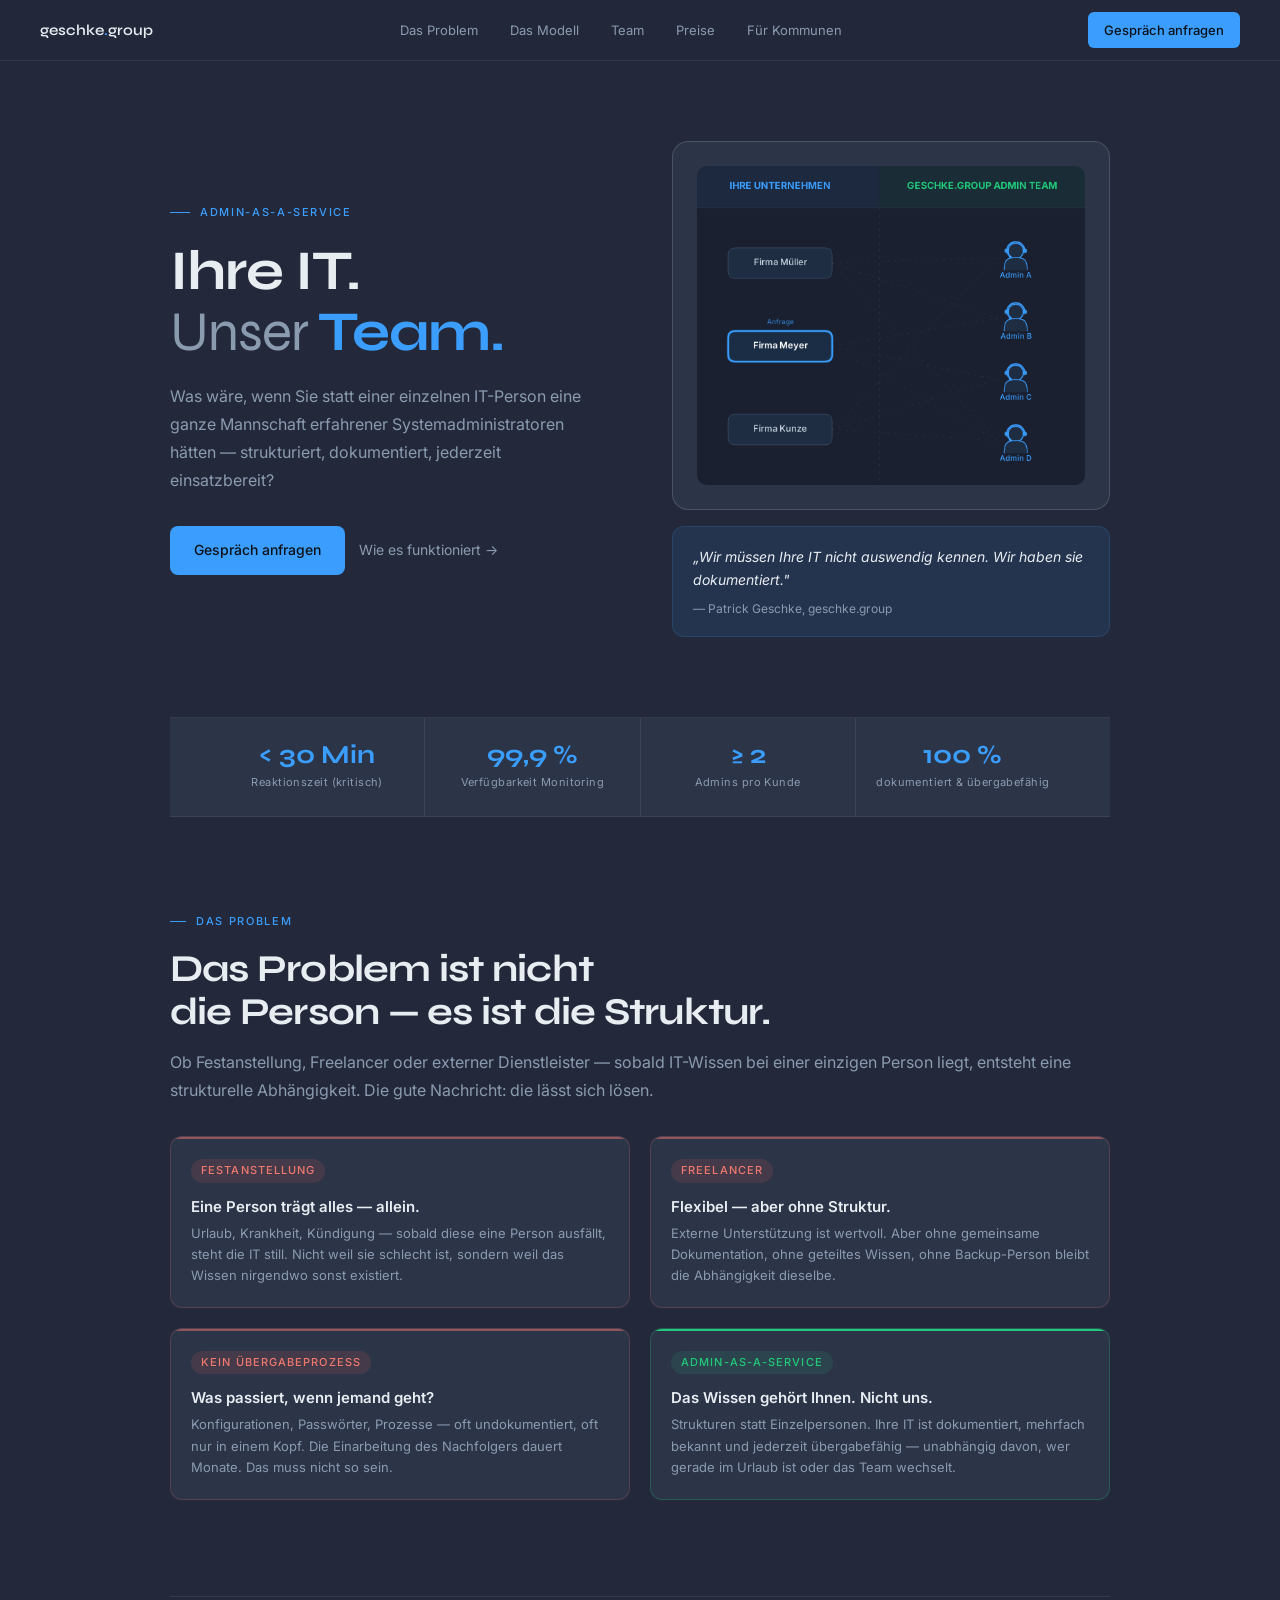
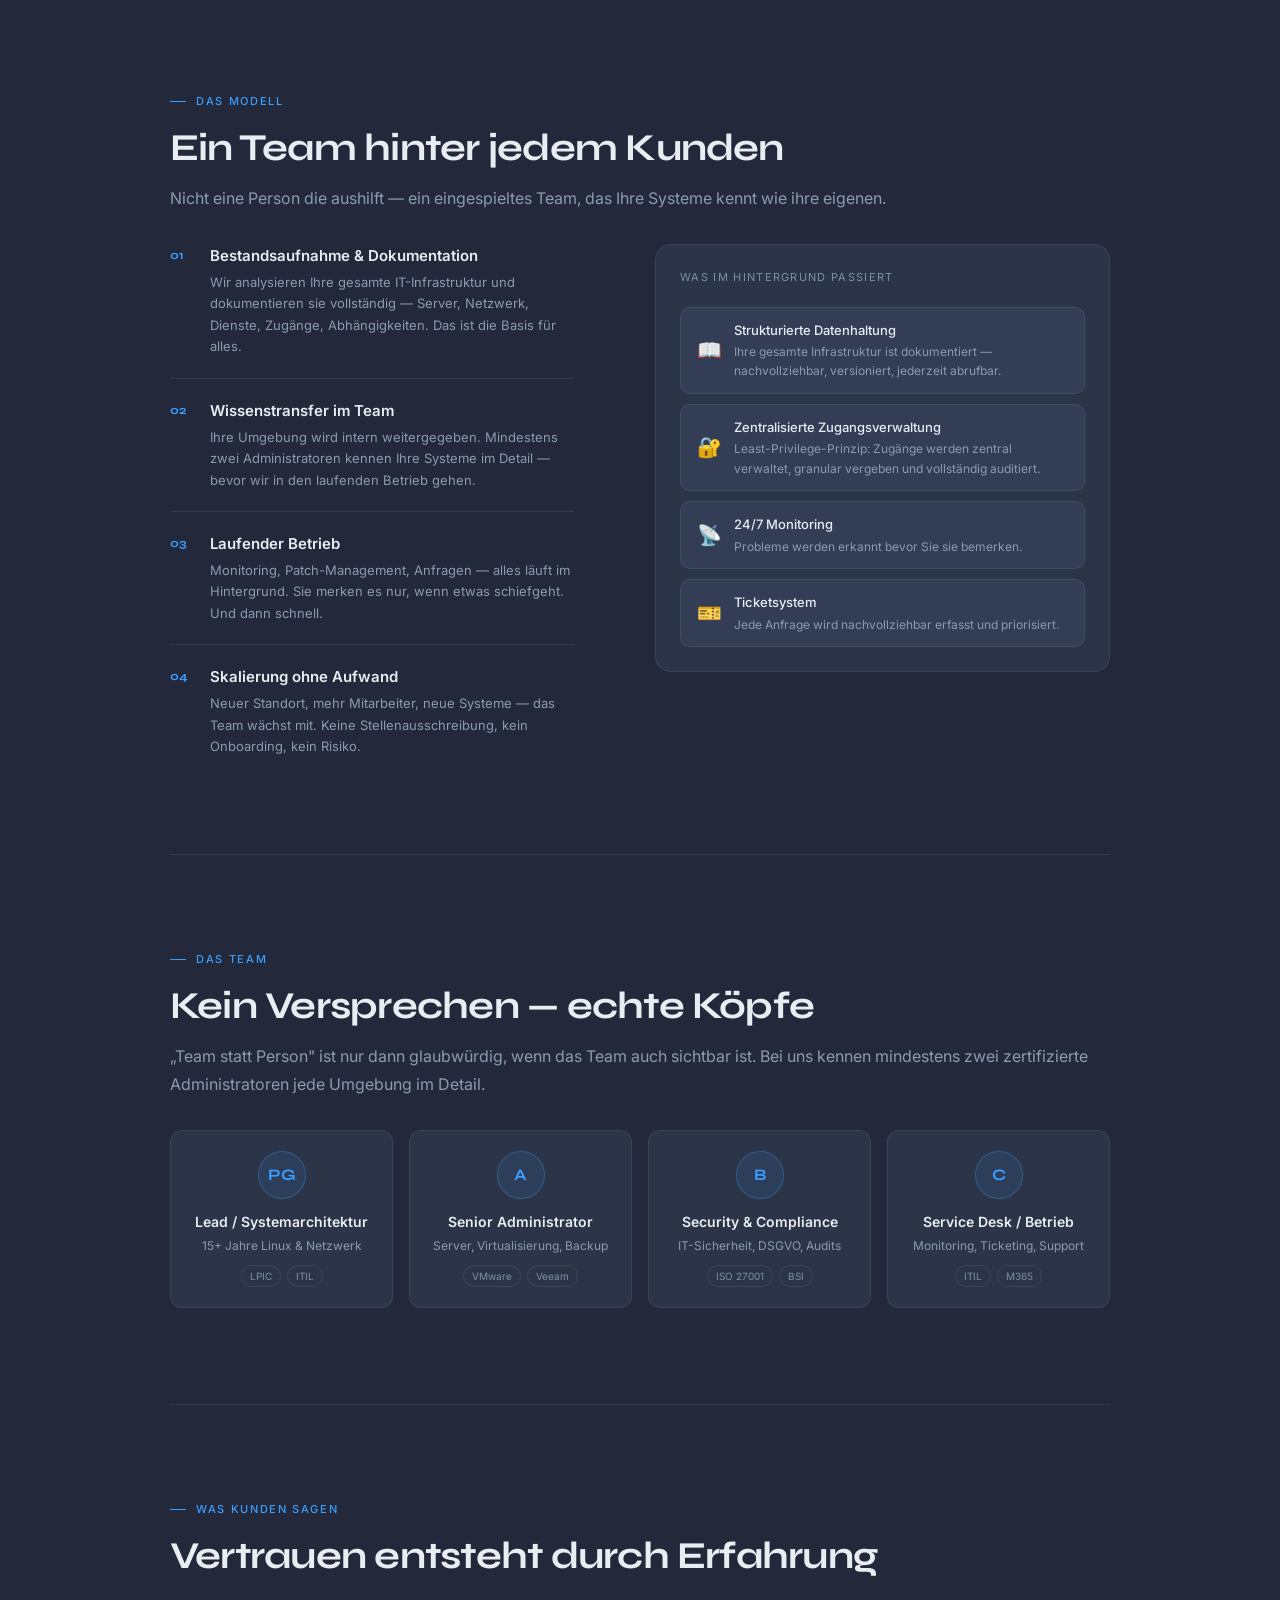
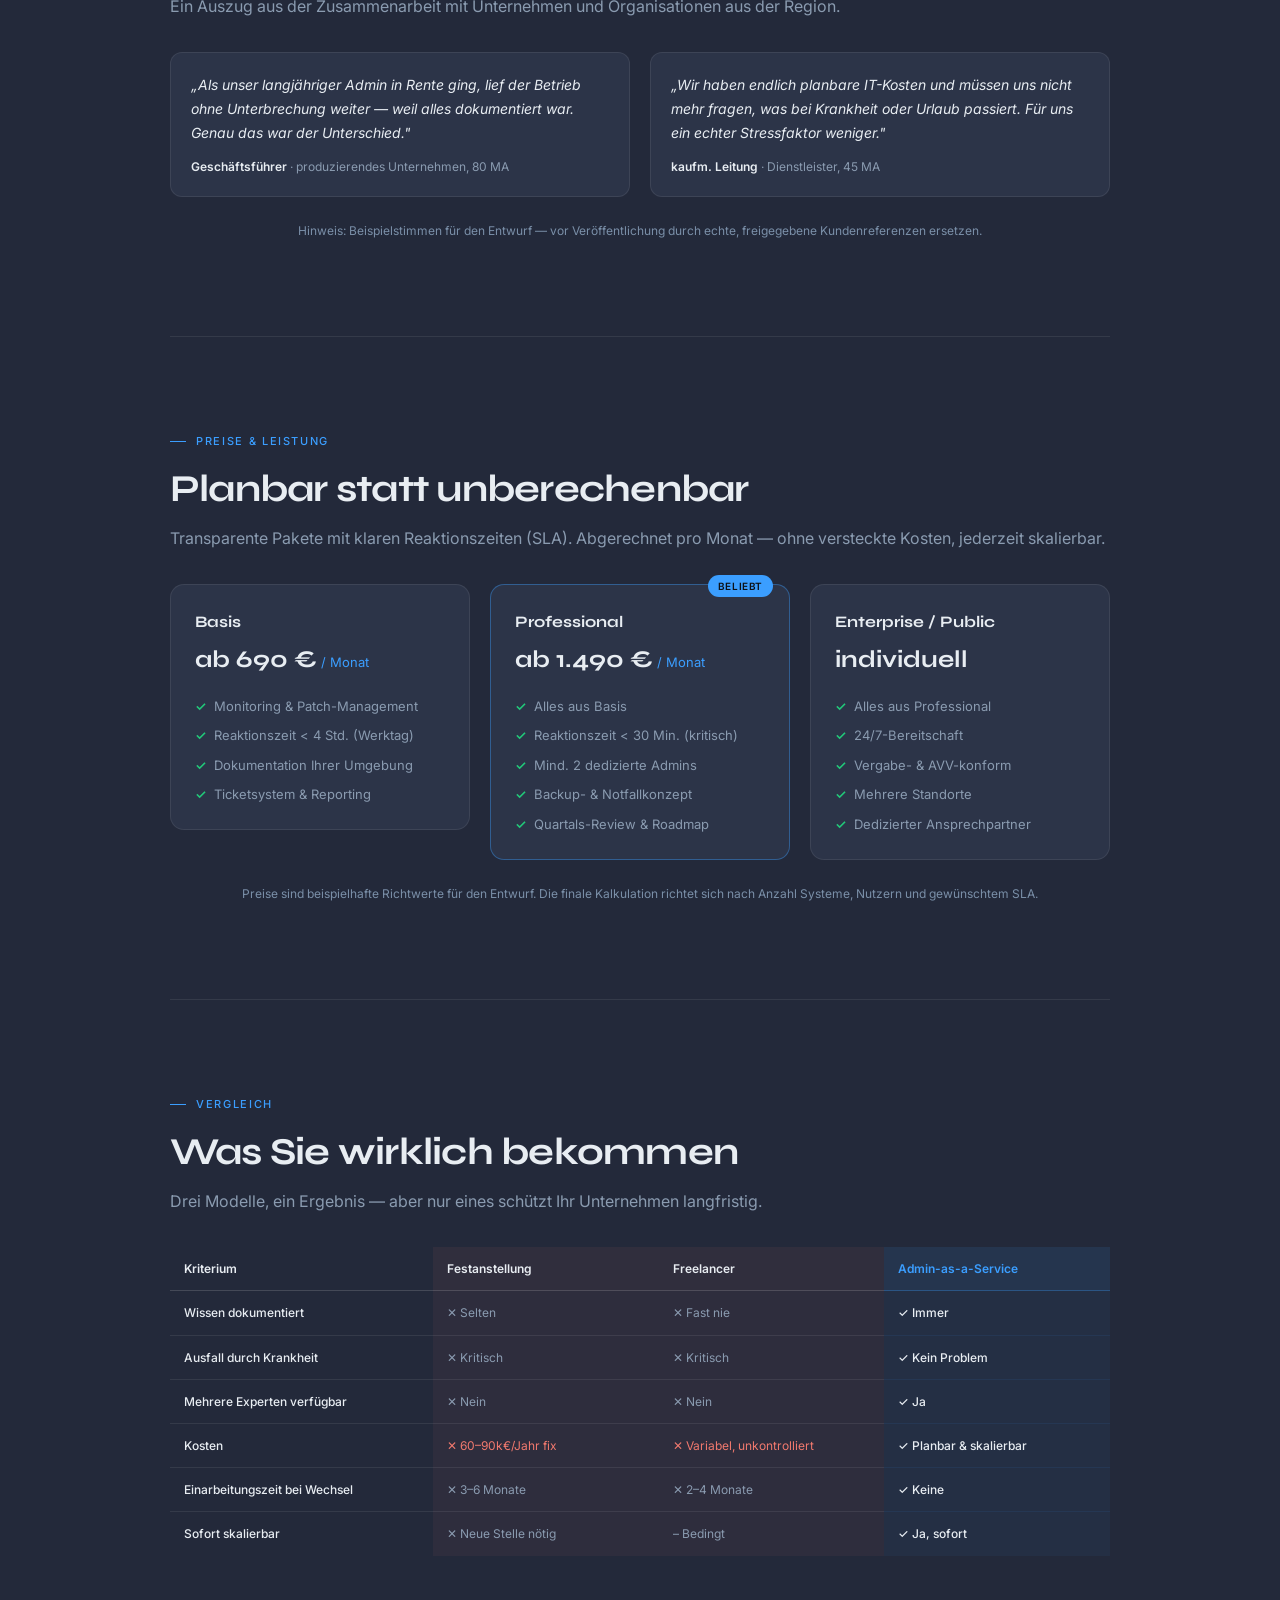
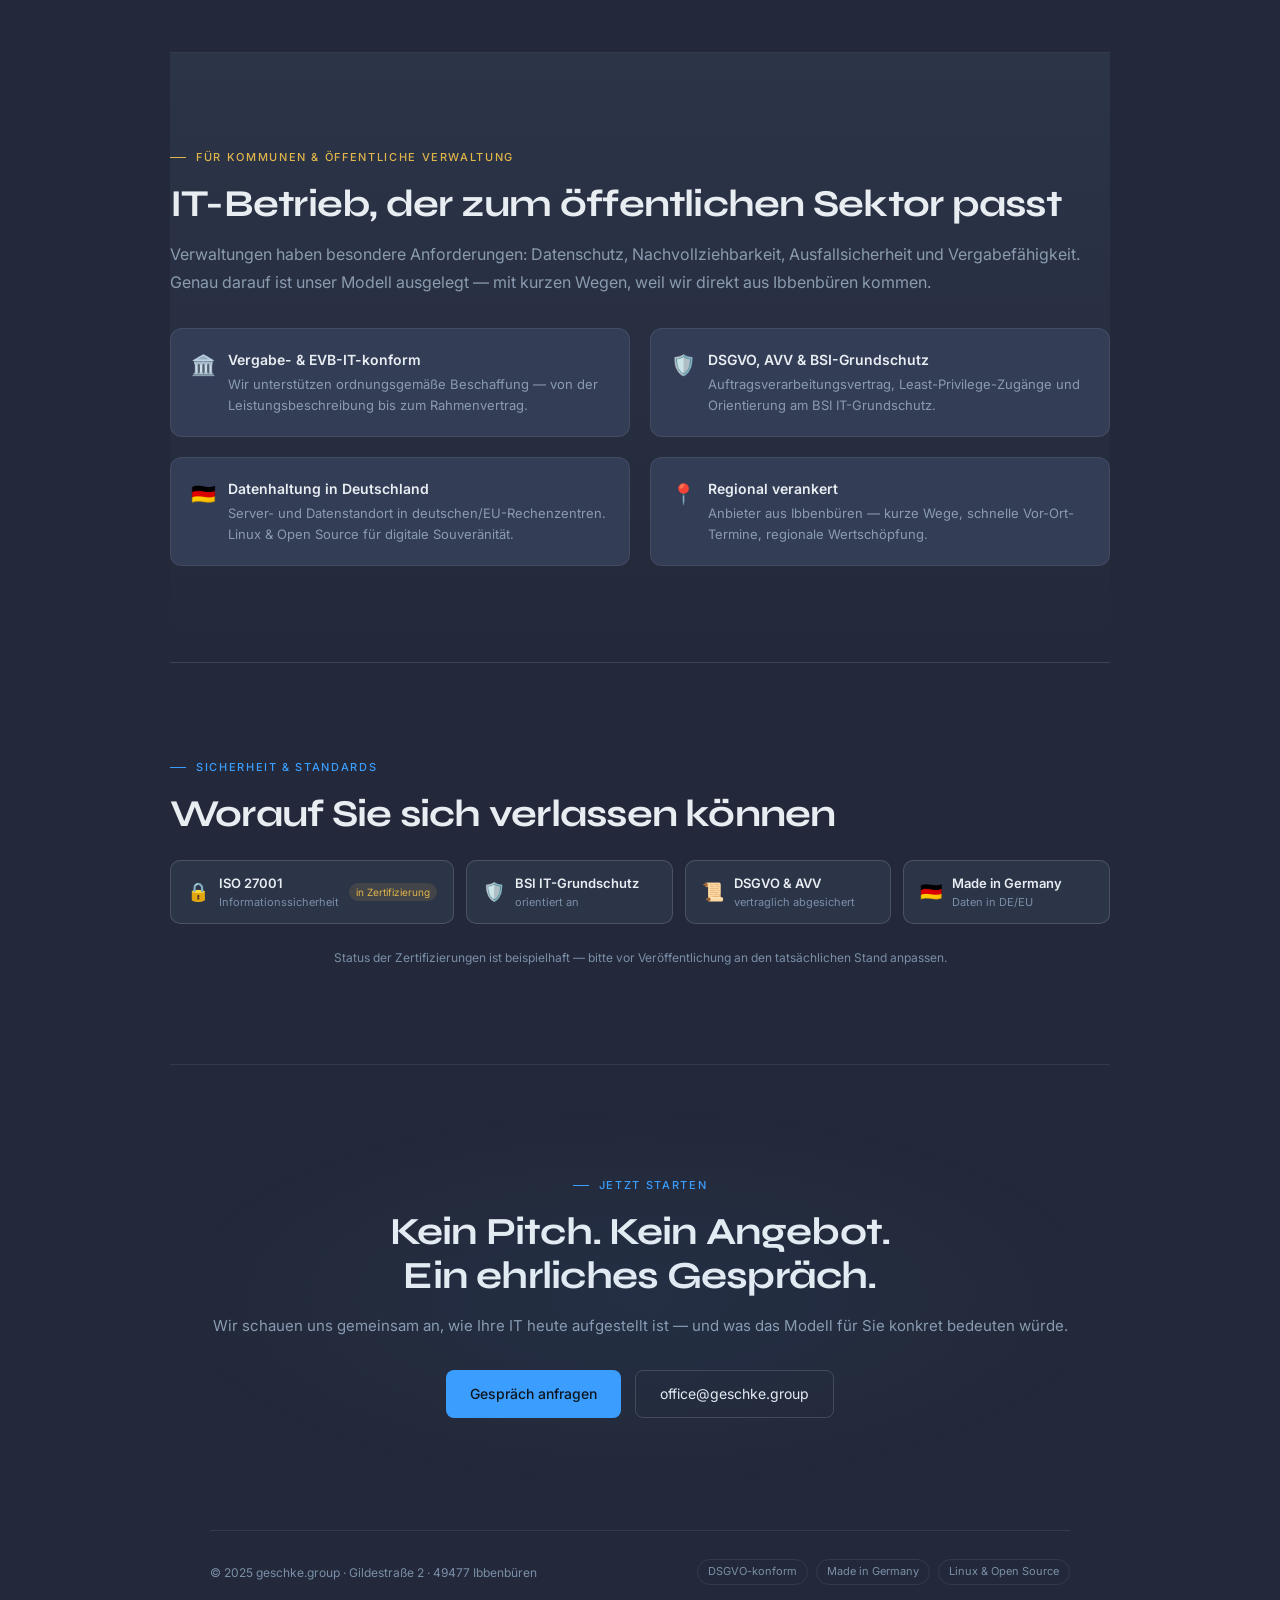
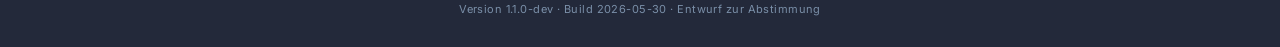
==== index1dev.html @ b493df8e "Add index1dev.html: erweiterte Entwurfsversion mit Team, Referenzen, Preisen/SLA, Kommunen-Abschnitt" ====
<!DOCTYPE html>
<html lang="de">
<head>
<meta charset="UTF-8">
<meta name="viewport" content="width=device-width, initial-scale=1.0">
<title>Admin-as-a-Service – geschke.group</title>
<meta name="description" content="Admin-as-a-Service: Ein ganzes Team erfahrener Systemadministratoren statt einer einzelnen IT-Person. Dokumentiert, ausfallsicher, planbar. Für KMU und öffentliche Verwaltung.">
<link rel="preconnect" href="https://fonts.googleapis.com">
<link href="https://fonts.googleapis.com/css2?family=Syne:wght@400;500;600;700&family=Inter:wght@300;400;500&display=swap" rel="stylesheet">
<style>
*, *::before, *::after { box-sizing: border-box; margin: 0; padding: 0; }
:root {
  --bg:#23293a; --bg2:#2c3448; --bg3:#333d56;
  --line:rgba(255,255,255,0.08); --line2:rgba(255,255,255,0.15);
  --t1:#e8edf2; --t2:#8a9bb0; --t3:#7a8fa8;
  --teal:#3b9eff; --teal-dim:rgba(59,158,255,0.1); --teal-glow:rgba(59,158,255,0.05);
  --red-dim:rgba(240,100,90,0.13); --red-t:#f0796e;
  --green-acc:#22c97a; --green-dim:rgba(34,201,122,0.1);
  --gold:#e0b54a; --gold-dim:rgba(224,181,74,0.12);
}
html { scroll-behavior:smooth; }
body { font-family:'Inter',sans-serif; background:var(--bg); color:var(--t1); line-height:1.6; font-size:15px; -webkit-font-smoothing:antialiased; }

/* ── LAYOUT ── */
.wrap { width:100%; padding:0 1.25rem; margin:0 auto; }

/* ── NAV ── */
nav { position:sticky; top:0; z-index:100; background:rgba(35,41,58,0.92); backdrop-filter:blur(12px); border-bottom:1px solid var(--line); padding:0 1.25rem; }
.nav-inner { height:52px; display:flex; align-items:center; justify-content:space-between; }
.nav-logo { font-family:'Syne',sans-serif; font-size:15px; font-weight:600; color:var(--t1); text-decoration:none; }
.nav-logo span { color:var(--teal); }
.nav-links { display:none; }
.nav-cta { font-size:13px; font-weight:500; color:#0d1117; background:var(--teal); padding:8px 16px; border-radius:6px; text-decoration:none; white-space:nowrap; }

/* ── HERO ── */
.hero { border-bottom:1px solid var(--line); }
.hero-inner { display:flex; flex-direction:column; gap:2rem; padding:2.5rem 0; }
.hero-eyebrow { font-size:11px; letter-spacing:.15em; text-transform:uppercase; color:var(--teal); font-weight:500; margin-bottom:1.25rem; display:flex; align-items:center; gap:10px; }
.hero-eyebrow::before { content:''; display:block; width:20px; height:1px; background:var(--teal); }
h1 { font-family:'Syne',sans-serif; font-size:32px; font-weight:700; line-height:1.08; letter-spacing:-0.02em; margin-bottom:1.25rem; }
h1 .accent { color:var(--teal); }
h1 .dim { color:var(--t2); font-weight:400; }
.hero-sub { font-size:15px; line-height:1.75; color:var(--t2); margin-bottom:2rem; }
.hero-actions { display:flex; flex-direction:column; gap:.875rem; }
.btn-primary { font-family:'Inter',sans-serif; font-size:14px; font-weight:500; color:#0d1117; background:var(--teal); padding:13px 24px; border-radius:8px; text-decoration:none; display:block; text-align:center; }
.btn-ghost { font-size:14px; color:var(--t2); text-decoration:none; display:flex; align-items:center; gap:6px; }
.hero-anim-box { background:var(--bg2); border:1px solid var(--line2); border-radius:16px; padding:1.25rem; }
.hero-quote { background:var(--teal-dim); border:1px solid rgba(59,158,255,0.15); border-radius:12px; padding:1.125rem 1.25rem; }
.hero-quote p { font-size:14px; line-height:1.65; color:var(--t1); font-style:italic; }
.hero-quote cite { display:block; margin-top:8px; font-size:12px; color:var(--t2); font-style:normal; }

/* ── STATS BAR ── */
.stats { border-bottom:1px solid var(--line); background:var(--bg2); }
.stats-inner { display:grid; grid-template-columns:1fr 1fr; gap:1px; background:var(--line); }
.stat { background:var(--bg2); padding:1.5rem 1rem; text-align:center; }
.stat-num { font-family:'Syne',sans-serif; font-size:26px; font-weight:700; color:var(--teal); line-height:1; margin-bottom:.4rem; }
.stat-label { font-size:11px; color:var(--t2); letter-spacing:.04em; }

/* ── SECTIONS ── */
section { border-bottom:1px solid var(--line); }
.sec-pad { padding:3rem 0; }
.sec-label { font-size:11px; letter-spacing:.15em; text-transform:uppercase; color:var(--teal); font-weight:500; margin-bottom:1rem; display:flex; align-items:center; gap:10px; }
.sec-label::before { content:''; display:block; width:16px; height:1px; background:var(--teal); }
.sec-label.gold { color:var(--gold); }
.sec-label.gold::before { background:var(--gold); }
h2 { font-family:'Syne',sans-serif; font-size:24px; font-weight:700; line-height:1.15; letter-spacing:-0.02em; margin-bottom:.875rem; }
.sec-intro { font-size:15px; line-height:1.75; color:var(--t2); }

/* ── PROBLEM ── */
.problem-grid { display:flex; flex-direction:column; gap:1rem; margin-top:2rem; }
.problem-card { background:var(--bg2); border:1px solid var(--line); border-radius:12px; padding:1.25rem; position:relative; overflow:hidden; }
.problem-card.bad { border-color:rgba(240,121,110,0.2); }
.problem-card.bad::before { content:''; position:absolute; top:0; left:0; right:0; height:2px; background:var(--red-t); opacity:.5; }
.problem-card.good { border-color:rgba(34,201,122,0.25); }
.problem-card.good::before { content:''; position:absolute; top:0; left:0; right:0; height:2px; background:var(--green-acc); }
.problem-tag { font-size:11px; font-weight:500; letter-spacing:.1em; text-transform:uppercase; padding:3px 10px; border-radius:20px; display:inline-block; margin-bottom:.875rem; }
.problem-tag.bad { color:var(--red-t); background:var(--red-dim); }
.problem-tag.good { color:var(--green-acc); background:var(--green-dim); }
.problem-scenario { font-family:'Inter',sans-serif; font-size:15px; font-weight:600; margin-bottom:.4rem; line-height:1.3; }
.problem-desc { font-size:13px; color:var(--t2); line-height:1.65; }

/* ── HOW ── */
.how-grid { display:flex; flex-direction:column; gap:2rem; margin-top:2rem; }
.how-steps { display:flex; flex-direction:column; }
.how-step { display:flex; gap:1rem; padding:1.25rem 0; border-bottom:1px solid var(--line); }
.how-step:first-child { padding-top:0; }
.how-step:last-child { border-bottom:none; padding-bottom:0; }
.step-n { font-family:'Syne',sans-serif; font-size:12px; font-weight:700; color:var(--teal); width:24px; flex-shrink:0; padding-top:2px; }
.step-title { font-family:'Inter',sans-serif; font-size:15px; font-weight:600; margin-bottom:4px; }
.step-desc { font-size:13px; color:var(--t2); line-height:1.65; }
.how-visual { background:var(--bg2); border:1px solid var(--line); border-radius:16px; padding:1.5rem; }

/* ── TEAM ── */
.team-grid { display:grid; grid-template-columns:1fr 1fr; gap:1rem; margin-top:2rem; }
.team-card { background:var(--bg2); border:1px solid var(--line); border-radius:12px; padding:1.25rem; text-align:center; }
.team-avatar { width:48px; height:48px; border-radius:50%; background:var(--teal-dim); border:1px solid rgba(59,158,255,0.3); color:var(--teal); font-family:'Syne',sans-serif; font-weight:700; font-size:16px; display:flex; align-items:center; justify-content:center; margin:0 auto .75rem; }
.team-role { font-size:14px; font-weight:600; margin-bottom:.25rem; }
.team-meta { font-size:12px; color:var(--t2); line-height:1.5; }
.team-certs { display:flex; flex-wrap:wrap; gap:6px; justify-content:center; margin-top:.6rem; }
.team-cert { font-size:10px; color:var(--t3); border:1px solid var(--line); border-radius:12px; padding:2px 8px; }

/* ── TRUST / TESTIMONIALS ── */
.quotes-grid { display:flex; flex-direction:column; gap:1rem; margin-top:2rem; }
.quote-card { background:var(--bg2); border:1px solid var(--line); border-radius:12px; padding:1.25rem; }
.quote-card p { font-size:14px; line-height:1.7; color:var(--t1); font-style:italic; margin-bottom:.75rem; }
.quote-author { font-size:12px; color:var(--t2); font-style:normal; }
.quote-author strong { color:var(--t1); font-weight:600; }

/* ── PRICING / SLA ── */
.price-grid { display:flex; flex-direction:column; gap:1rem; margin-top:2rem; }
.price-card { background:var(--bg2); border:1px solid var(--line); border-radius:14px; padding:1.5rem; position:relative; }
.price-card.featured { border-color:rgba(59,158,255,0.4); }
.price-card.featured::before { content:'Beliebt'; position:absolute; top:-10px; right:16px; background:var(--teal); color:#0d1117; font-size:10px; font-weight:600; letter-spacing:.06em; text-transform:uppercase; padding:3px 10px; border-radius:12px; }
.price-name { font-family:'Syne',sans-serif; font-size:16px; font-weight:700; margin-bottom:.4rem; }
.price-amount { font-size:13px; color:var(--teal); margin-bottom:1rem; }
.price-amount b { font-family:'Syne',sans-serif; font-size:24px; color:var(--t1); }
.price-list { list-style:none; display:flex; flex-direction:column; gap:.55rem; }
.price-list li { font-size:13px; color:var(--t2); display:flex; gap:8px; align-items:flex-start; }
.price-list li::before { content:'✓'; color:var(--green-acc); font-weight:600; }
.sla-note { margin-top:1.5rem; font-size:12px; color:var(--t3); text-align:center; }

/* ── COMPARE ── */
.compare-wrap { margin-top:2rem; overflow-x:auto; -webkit-overflow-scrolling:touch; }
.compare-table { width:100%; border-collapse:collapse; min-width:520px; }
.compare-table th { padding:12px 14px; font-family:'Inter',sans-serif; font-size:12px; font-weight:600; text-align:left; border-bottom:1px solid var(--line2); color:var(--t1); }
.compare-table th.hl { background:var(--teal-dim); color:var(--teal); border-bottom-color:rgba(59,158,255,0.3); }
.compare-table td { padding:12px 14px; font-size:12px; color:var(--t2); border-bottom:1px solid var(--line); vertical-align:middle; }
.compare-table td.hl { background:var(--teal-glow); color:var(--t1); border-bottom-color:rgba(59,158,255,0.08); }
.compare-table td:first-child { color:var(--t1); font-weight:500; }
.compare-table tr:last-child td { border-bottom:none; }
.cy { color:var(--green-acc); font-weight:500; }
.cn { color:var(--red-t); }

/* ── KOMMUNEN / PUBLIC SECTOR ── */
.public { background:linear-gradient(180deg, var(--bg2) 0%, var(--bg) 100%); border-bottom:1px solid var(--line); }
.public-grid { display:flex; flex-direction:column; gap:1rem; margin-top:2rem; }
.public-card { background:var(--bg3); border:1px solid var(--line); border-radius:12px; padding:1.25rem; display:flex; gap:12px; align-items:flex-start; }
.public-card .ico { font-size:20px; flex-shrink:0; }
.public-card .pc-title { font-size:14px; font-weight:600; margin-bottom:3px; }
.public-card .pc-desc { font-size:13px; color:var(--t2); line-height:1.6; }

/* ── TRUST BADGES ── */
.trust { border-bottom:1px solid var(--line); }
.trust-grid { display:flex; flex-wrap:wrap; gap:.75rem; margin-top:1.5rem; }
.trust-badge { background:var(--bg2); border:1px solid var(--line2); border-radius:10px; padding:.75rem 1rem; display:flex; align-items:center; gap:10px; flex:1 1 160px; }
.trust-badge .tb-ico { font-size:18px; }
.trust-badge .tb-title { font-size:13px; font-weight:600; }
.trust-badge .tb-sub { font-size:11px; color:var(--t3); }
.trust-badge .tb-status { font-size:10px; color:var(--gold); background:var(--gold-dim); border-radius:10px; padding:1px 7px; margin-left:auto; white-space:nowrap; }

/* ── CTA ── */
.cta-section { padding:4rem 0; text-align:center; position:relative; overflow:hidden; border-bottom:none; }
.cta-section::before { content:''; position:absolute; inset:0; background:radial-gradient(ellipse 80% 60% at 50% 50%, rgba(59,158,255,0.05) 0%, transparent 70%); pointer-events:none; }
.cta-section h2 { font-size:26px; margin-bottom:.875rem; }
.cta-sub { font-size:15px; color:var(--t2); line-height:1.7; margin:0 auto 2rem; }
.cta-actions { display:flex; flex-direction:column; align-items:center; gap:.875rem; }
.btn-outline { font-size:14px; color:var(--t1); border:1px solid var(--line2); padding:12px 24px; border-radius:8px; text-decoration:none; display:block; width:100%; max-width:280px; text-align:center; }

/* ── FOOTER ── */
footer { padding:1.75rem 0; border-top:1px solid var(--line); }
.footer-inner { display:flex; flex-direction:column; gap:.875rem; }
.footer-copy { font-size:12px; color:var(--t3); }
.footer-badges { display:flex; gap:8px; flex-wrap:wrap; }
.footer-badge { font-size:11px; color:var(--t3); border:1px solid var(--line); border-radius:20px; padding:3px 10px; }
.footer-version { margin-top:1rem; text-align:center; font-size:11px; color:var(--t3); letter-spacing:.04em; }

/* ── TABLET ── */
@media (min-width: 640px) {
  .wrap { padding:0 2rem; }
  .hero-actions { flex-direction:row; }
  .btn-primary { display:inline-block; width:auto; text-align:left; }
  .problem-grid { display:grid; grid-template-columns:1fr 1fr; gap:1.25rem; }
  .stats-inner { grid-template-columns:repeat(4,1fr); }
  .team-grid { grid-template-columns:repeat(4,1fr); }
  .quotes-grid { display:grid; grid-template-columns:1fr 1fr; gap:1.25rem; }
  .price-grid { display:grid; grid-template-columns:repeat(3,1fr); gap:1.25rem; align-items:start; }
  .public-grid { display:grid; grid-template-columns:1fr 1fr; gap:1.25rem; }
  .cta-actions { flex-direction:row; justify-content:center; }
  .btn-outline { width:auto; }
  .footer-inner { flex-direction:row; align-items:center; justify-content:space-between; }
}

/* ── DESKTOP ── */
@media (min-width: 900px) {
  .wrap { max-width:1020px; padding:0 2.5rem; }
  nav { padding:0 2.5rem; }
  .nav-inner { height:60px; }
  .nav-links { display:flex; gap:2rem; list-style:none; }
  .nav-links a { font-size:13px; color:var(--t2); text-decoration:none; transition:color .2s; }
  .nav-links a:hover { color:var(--t1); }
  .hero-inner { flex-direction:row; align-items:center; gap:4rem; padding:5rem 0; }
  .hero-inner > div:first-child { flex:1; }
  .hero-right { flex:1; display:flex; flex-direction:column; gap:16px; }
  h1 { font-size:clamp(36px,4.5vw,56px); }
  .hero-sub { font-size:16px; }
  .sec-pad { padding:6rem 0; }
  h2 { font-size:clamp(26px,3vw,38px); }
  .sec-intro { font-size:16px; }
  .how-grid { flex-direction:row; gap:5rem; align-items:start; }
  .how-visual { position:sticky; top:80px; flex:1; }
  .how-steps { flex:1; }
  .cta-section { padding:7rem 0; }
  .cta-section h2 { font-size:clamp(28px,3vw,42px); }
}
</style>
</head>
<body>

<nav>
  <div class="nav-inner">
    <a href="#" class="nav-logo">geschke<span>.</span>group</a>
    <ul class="nav-links">
      <li><a href="#problem">Das Problem</a></li>
      <li><a href="#modell">Das Modell</a></li>
      <li><a href="#team">Team</a></li>
      <li><a href="#preise">Preise</a></li>
      <li><a href="#kommunen">Für Kommunen</a></li>
    </ul>
    <a href="https://geschke.group/kontakt.html" class="nav-cta">Gespräch anfragen</a>
  </div>
</nav>

<div class="wrap">
  <div class="hero">
    <div class="hero-inner">
      <div>
        <div class="hero-eyebrow">Admin-as-a-Service</div>
        <h1>Ihre IT.<br><span class="dim">Unser</span> <span class="accent">Team.</span></h1>
        <p class="hero-sub">Was wäre, wenn Sie statt einer einzelnen IT-Person eine ganze Mannschaft erfahrener Systemadministratoren hätten — strukturiert, dokumentiert, jederzeit einsatzbereit?</p>
        <div class="hero-actions">
          <a href="https://geschke.group/kontakt.html" class="btn-primary">Gespräch anfragen</a>
          <a href="#modell" class="btn-ghost">Wie es funktioniert →</a>
        </div>
      </div>
            <div class="hero-right" style="display:flex;flex-direction:column;gap:16px;">
        <div style="background:var(--bg2);border:1px solid var(--line2);border-radius:16px;padding:1.5rem;">
          <canvas id="bubble-canvas" width="520" height="380" style="width:100%;height:auto;display:block;border-radius:10px;"></canvas>
        </div>
        <div class="hero-quote">
          <p>„Wir müssen Ihre IT nicht auswendig kennen. Wir haben sie dokumentiert."</p>
          <cite>— Patrick Geschke, geschke.group</cite>
        </div>
      </div>
  </div>
</div>

<!-- STATS / TRUST IN ZAHLEN  (Platzhalterwerte – bitte mit echten Zahlen ersetzen) -->
<div class="stats">
  <div class="wrap">
    <div class="stats-inner">
      <div class="stat"><div class="stat-num">&lt; 30&nbsp;Min</div><div class="stat-label">Reaktionszeit (kritisch)</div></div>
      <div class="stat"><div class="stat-num">99,9&nbsp;%</div><div class="stat-label">Verfügbarkeit Monitoring</div></div>
      <div class="stat"><div class="stat-num">≥&nbsp;2</div><div class="stat-label">Admins pro Kunde</div></div>
      <div class="stat"><div class="stat-num">100&nbsp;%</div><div class="stat-label">dokumentiert &amp; übergabefähig</div></div>
    </div>
  </div>
</div>

<section id="problem">
  <div class="wrap sec-pad">
    <div class="sec-label">Das Problem</div>
    <h2>Das Problem ist nicht<br>die Person — es ist die Struktur.</h2>
    <p class="sec-intro">Ob Festanstellung, Freelancer oder externer Dienstleister — sobald IT-Wissen bei einer einzigen Person liegt, entsteht eine strukturelle Abhängigkeit. Die gute Nachricht: die lässt sich lösen.</p>
    <div class="problem-grid">
      <div class="problem-card bad">
        <span class="problem-tag bad">Festanstellung</span>
        <div class="problem-scenario">Eine Person trägt alles — allein.</div>
        <p class="problem-desc">Urlaub, Krankheit, Kündigung — sobald diese eine Person ausfällt, steht die IT still. Nicht weil sie schlecht ist, sondern weil das Wissen nirgendwo sonst existiert.</p>
      </div>
      <div class="problem-card bad">
        <span class="problem-tag bad">Freelancer</span>
        <div class="problem-scenario">Flexibel — aber ohne Struktur.</div>
        <p class="problem-desc">Externe Unterstützung ist wertvoll. Aber ohne gemeinsame Dokumentation, ohne geteiltes Wissen, ohne Backup-Person bleibt die Abhängigkeit dieselbe.</p>
      </div>
      <div class="problem-card bad">
        <span class="problem-tag bad">Kein Übergabeprozess</span>
        <div class="problem-scenario">Was passiert, wenn jemand geht?</div>
        <p class="problem-desc">Konfigurationen, Passwörter, Prozesse — oft undokumentiert, oft nur in einem Kopf. Die Einarbeitung des Nachfolgers dauert Monate. Das muss nicht so sein.</p>
      </div>
      <div class="problem-card good" style="border-color:rgba(34,201,122,0.25)">
        <span class="problem-tag good" style="color:#22c97a;background:rgba(34,201,122,0.1)">Admin-as-a-Service</span>
        <div class="problem-scenario">Das Wissen gehört Ihnen. Nicht uns.</div>
        <p class="problem-desc">Strukturen statt Einzelpersonen. Ihre IT ist dokumentiert, mehrfach bekannt und jederzeit übergabefähig — unabhängig davon, wer gerade im Urlaub ist oder das Team wechselt.</p>
      </div>
    </div>
  </div>
</section>

<section id="modell">
  <div class="wrap sec-pad">
    <div class="sec-label">Das Modell</div>
    <h2>Ein Team hinter jedem Kunden</h2>
    <p class="sec-intro">Nicht eine Person die aushilft — ein eingespieltes Team, das Ihre Systeme kennt wie ihre eigenen.</p>
    <div class="how-grid">
      <div class="how-steps">
        <div class="how-step">
          <div class="step-n">01</div>
          <div>
            <div class="step-title">Bestandsaufnahme & Dokumentation</div>
            <p class="step-desc">Wir analysieren Ihre gesamte IT-Infrastruktur und dokumentieren sie vollständig — Server, Netzwerk, Dienste, Zugänge, Abhängigkeiten. Das ist die Basis für alles.</p>
          </div>
        </div>
        <div class="how-step">
          <div class="step-n">02</div>
          <div>
            <div class="step-title">Wissenstransfer im Team</div>
            <p class="step-desc">Ihre Umgebung wird intern weitergegeben. Mindestens zwei Administratoren kennen Ihre Systeme im Detail — bevor wir in den laufenden Betrieb gehen.</p>
          </div>
        </div>
        <div class="how-step">
          <div class="step-n">03</div>
          <div>
            <div class="step-title">Laufender Betrieb</div>
            <p class="step-desc">Monitoring, Patch-Management, Anfragen — alles läuft im Hintergrund. Sie merken es nur, wenn etwas schiefgeht. Und dann schnell.</p>
          </div>
        </div>
        <div class="how-step">
          <div class="step-n">04</div>
          <div>
            <div class="step-title">Skalierung ohne Aufwand</div>
            <p class="step-desc">Neuer Standort, mehr Mitarbeiter, neue Systeme — das Team wächst mit. Keine Stellenausschreibung, kein Onboarding, kein Risiko.</p>
          </div>
        </div>
      </div>
      <div class="how-visual">
        <div style="font-size:11px;letter-spacing:.12em;text-transform:uppercase;color:var(--t3);margin-bottom:1.25rem;">Was im Hintergrund passiert</div>
        <div style="display:flex;flex-direction:column;gap:10px;">
          <div style="background:var(--bg3);border:1px solid var(--line);border-radius:10px;padding:12px 16px;display:flex;align-items:center;gap:12px;">
            <span style="font-size:20px;">📖</span>
            <div>
              <div style="font-size:13px;font-weight:500;margin-bottom:2px;">Strukturierte Datenhaltung</div>
              <div style="font-size:12px;color:var(--t2);">Ihre gesamte Infrastruktur ist dokumentiert — nachvollziehbar, versioniert, jederzeit abrufbar.</div>
            </div>
          </div>
          <div style="background:var(--bg3);border:1px solid var(--line);border-radius:10px;padding:12px 16px;display:flex;align-items:center;gap:12px;">
            <span style="font-size:20px;">🔐</span>
            <div>
              <div style="font-size:13px;font-weight:500;margin-bottom:2px;">Zentralisierte Zugangsverwaltung</div>
              <div style="font-size:12px;color:var(--t2);">Least-Privilege-Prinzip: Zugänge werden zentral verwaltet, granular vergeben und vollständig auditiert.</div>
            </div>
          </div>
          <div style="background:var(--bg3);border:1px solid var(--line);border-radius:10px;padding:12px 16px;display:flex;align-items:center;gap:12px;">
            <span style="font-size:20px;">📡</span>
            <div>
              <div style="font-size:13px;font-weight:500;margin-bottom:2px;">24/7 Monitoring</div>
              <div style="font-size:12px;color:var(--t2);">Probleme werden erkannt bevor Sie sie bemerken.</div>
            </div>
          </div>
          <div style="background:var(--bg3);border:1px solid var(--line);border-radius:10px;padding:12px 16px;display:flex;align-items:center;gap:12px;">
            <span style="font-size:20px;">🎫</span>
            <div>
              <div style="font-size:13px;font-weight:500;margin-bottom:2px;">Ticketsystem</div>
              <div style="font-size:12px;color:var(--t2);">Jede Anfrage wird nachvollziehbar erfasst und priorisiert.</div>
            </div>
          </div>
        </div>
      </div>
    </div>
  </div>
</section>

<!-- TEAM SICHTBAR MACHEN -->
<section id="team">
  <div class="wrap sec-pad">
    <div class="sec-label">Das Team</div>
    <h2>Kein Versprechen — echte Köpfe</h2>
    <p class="sec-intro">„Team statt Person" ist nur dann glaubwürdig, wenn das Team auch sichtbar ist. Bei uns kennen mindestens zwei zertifizierte Administratoren jede Umgebung im Detail.</p>
    <div class="team-grid">
      <div class="team-card">
        <div class="team-avatar">PG</div>
        <div class="team-role">Lead / Systemarchitektur</div>
        <div class="team-meta">15+ Jahre Linux &amp; Netzwerk</div>
        <div class="team-certs"><span class="team-cert">LPIC</span><span class="team-cert">ITIL</span></div>
      </div>
      <div class="team-card">
        <div class="team-avatar">A</div>
        <div class="team-role">Senior Administrator</div>
        <div class="team-meta">Server, Virtualisierung, Backup</div>
        <div class="team-certs"><span class="team-cert">VMware</span><span class="team-cert">Veeam</span></div>
      </div>
      <div class="team-card">
        <div class="team-avatar">B</div>
        <div class="team-role">Security &amp; Compliance</div>
        <div class="team-meta">IT-Sicherheit, DSGVO, Audits</div>
        <div class="team-certs"><span class="team-cert">ISO 27001</span><span class="team-cert">BSI</span></div>
      </div>
      <div class="team-card">
        <div class="team-avatar">C</div>
        <div class="team-role">Service Desk / Betrieb</div>
        <div class="team-meta">Monitoring, Ticketing, Support</div>
        <div class="team-certs"><span class="team-cert">ITIL</span><span class="team-cert">M365</span></div>
      </div>
    </div>
  </div>
</section>

<!-- VERTRAUENSBEWEISE / TESTIMONIALS (Platzhalter – bitte echte Stimmen einsetzen) -->
<section id="referenzen">
  <div class="wrap sec-pad">
    <div class="sec-label">Was Kunden sagen</div>
    <h2>Vertrauen entsteht durch Erfahrung</h2>
    <p class="sec-intro">Ein Auszug aus der Zusammenarbeit mit Unternehmen und Organisationen aus der Region.</p>
    <div class="quotes-grid">
      <div class="quote-card">
        <p>„Als unser langjähriger Admin in Rente ging, lief der Betrieb ohne Unterbrechung weiter — weil alles dokumentiert war. Genau das war der Unterschied."</p>
        <div class="quote-author"><strong>Geschäftsführer</strong> · produzierendes Unternehmen, 80 MA</div>
      </div>
      <div class="quote-card">
        <p>„Wir haben endlich planbare IT-Kosten und müssen uns nicht mehr fragen, was bei Krankheit oder Urlaub passiert. Für uns ein echter Stressfaktor weniger."</p>
        <div class="quote-author"><strong>kaufm. Leitung</strong> · Dienstleister, 45 MA</div>
      </div>
    </div>
    <p class="sla-note">Hinweis: Beispielstimmen für den Entwurf — vor Veröffentlichung durch echte, freigegebene Kundenreferenzen ersetzen.</p>
  </div>
</section>

<!-- PREISE & SLA -->
<section id="preise">
  <div class="wrap sec-pad">
    <div class="sec-label">Preise & Leistung</div>
    <h2>Planbar statt unberechenbar</h2>
    <p class="sec-intro">Transparente Pakete mit klaren Reaktionszeiten (SLA). Abgerechnet pro Monat — ohne versteckte Kosten, jederzeit skalierbar.</p>
    <div class="price-grid">
      <div class="price-card">
        <div class="price-name">Basis</div>
        <div class="price-amount"><b>ab 690&nbsp;€</b> / Monat</div>
        <ul class="price-list">
          <li>Monitoring &amp; Patch-Management</li>
          <li>Reaktionszeit &lt; 4 Std. (Werktag)</li>
          <li>Dokumentation Ihrer Umgebung</li>
          <li>Ticketsystem &amp; Reporting</li>
        </ul>
      </div>
      <div class="price-card featured">
        <div class="price-name">Professional</div>
        <div class="price-amount"><b>ab 1.490&nbsp;€</b> / Monat</div>
        <ul class="price-list">
          <li>Alles aus Basis</li>
          <li>Reaktionszeit &lt; 30 Min. (kritisch)</li>
          <li>Mind. 2 dedizierte Admins</li>
          <li>Backup- &amp; Notfallkonzept</li>
          <li>Quartals-Review &amp; Roadmap</li>
        </ul>
      </div>
      <div class="price-card">
        <div class="price-name">Enterprise / Public</div>
        <div class="price-amount"><b>individuell</b></div>
        <ul class="price-list">
          <li>Alles aus Professional</li>
          <li>24/7-Bereitschaft</li>
          <li>Vergabe- &amp; AVV-konform</li>
          <li>Mehrere Standorte</li>
          <li>Dedizierter Ansprechpartner</li>
        </ul>
      </div>
    </div>
    <p class="sla-note">Preise sind beispielhafte Richtwerte für den Entwurf. Die finale Kalkulation richtet sich nach Anzahl Systeme, Nutzern und gewünschtem SLA.</p>
  </div>
</section>

<section id="vergleich">
  <div class="wrap sec-pad">
    <div class="sec-label">Vergleich</div>
    <h2>Was Sie wirklich bekommen</h2>
    <p class="sec-intro">Drei Modelle, ein Ergebnis — aber nur eines schützt Ihr Unternehmen langfristig.</p>
    <div class="compare-wrap">
      <table class="compare-table">
        <thead>
          <tr>
            <th style="width:28%">Kriterium</th>
            <th style="width:24%;background:rgba(240,121,110,0.06);">Festanstellung</th>
            <th style="width:24%;background:rgba(240,121,110,0.06);">Freelancer</th>
            <th class="hl" style="width:24%">Admin-as-a-Service</th>
          </tr>
        </thead>
        <tbody>
          <tr>
            <td>Wissen dokumentiert</td>
            <td class="cn" style="background:rgba(240,121,110,0.05);">✕ Selten</td>
            <td class="cn" style="background:rgba(240,121,110,0.05);">✕ Fast nie</td>
            <td class="hl cy">✓ Immer</td>
          </tr>
          <tr>
            <td>Ausfall durch Krankheit</td>
            <td class="cn" style="background:rgba(240,121,110,0.05);">✕ Kritisch</td>
            <td class="cn" style="background:rgba(240,121,110,0.05);">✕ Kritisch</td>
            <td class="hl cy">✓ Kein Problem</td>
          </tr>
          <tr>
            <td>Mehrere Experten verfügbar</td>
            <td class="cn" style="background:rgba(240,121,110,0.05);">✕ Nein</td>
            <td class="cn" style="background:rgba(240,121,110,0.05);">✕ Nein</td>
            <td class="hl cy">✓ Ja</td>
          </tr>
          <tr>
            <td>Kosten</td>
            <td style="background:rgba(240,121,110,0.05);color:var(--red-t);">✕ 60–90k€/Jahr fix</td>
            <td style="background:rgba(240,121,110,0.05);color:var(--red-t);">✕ Variabel, unkontrolliert</td>
            <td class="hl cy">✓ Planbar & skalierbar</td>
          </tr>
          <tr>
            <td>Einarbeitungszeit bei Wechsel</td>
            <td class="cn" style="background:rgba(240,121,110,0.05);">✕ 3–6 Monate</td>
            <td class="cn" style="background:rgba(240,121,110,0.05);">✕ 2–4 Monate</td>
            <td class="hl cy">✓ Keine</td>
          </tr>
          <tr>
            <td>Sofort skalierbar</td>
            <td class="cn" style="background:rgba(240,121,110,0.05);">✕ Neue Stelle nötig</td>
            <td style="background:rgba(240,121,110,0.05);color:var(--t2);">– Bedingt</td>
            <td class="hl cy">✓ Ja, sofort</td>
          </tr>
        </tbody>
      </table>
    </div>
  </div>
</section>

<!-- FÜR KOMMUNEN & ÖFFENTLICHE VERWALTUNG -->
<section id="kommunen" class="public">
  <div class="wrap sec-pad">
    <div class="sec-label gold">Für Kommunen & öffentliche Verwaltung</div>
    <h2>IT-Betrieb, der zum öffentlichen Sektor passt</h2>
    <p class="sec-intro">Verwaltungen haben besondere Anforderungen: Datenschutz, Nachvollziehbarkeit, Ausfallsicherheit und Vergabefähigkeit. Genau darauf ist unser Modell ausgelegt — mit kurzen Wegen, weil wir direkt aus Ibbenbüren kommen.</p>
    <div class="public-grid">
      <div class="public-card">
        <span class="ico">🏛️</span>
        <div>
          <div class="pc-title">Vergabe- & EVB-IT-konform</div>
          <div class="pc-desc">Wir unterstützen ordnungsgemäße Beschaffung — von der Leistungsbeschreibung bis zum Rahmenvertrag.</div>
        </div>
      </div>
      <div class="public-card">
        <span class="ico">🛡️</span>
        <div>
          <div class="pc-title">DSGVO, AVV & BSI-Grundschutz</div>
          <div class="pc-desc">Auftragsverarbeitungsvertrag, Least-Privilege-Zugänge und Orientierung am BSI IT-Grundschutz.</div>
        </div>
      </div>
      <div class="public-card">
        <span class="ico">🇩🇪</span>
        <div>
          <div class="pc-title">Datenhaltung in Deutschland</div>
          <div class="pc-desc">Server- und Datenstandort in deutschen/EU-Rechenzentren. Linux &amp; Open Source für digitale Souveränität.</div>
        </div>
      </div>
      <div class="public-card">
        <span class="ico">📍</span>
        <div>
          <div class="pc-title">Regional verankert</div>
          <div class="pc-desc">Anbieter aus Ibbenbüren — kurze Wege, schnelle Vor-Ort-Termine, regionale Wertschöpfung.</div>
        </div>
      </div>
    </div>
  </div>
</section>

<!-- TRUST / ZERTIFIZIERUNGEN -->
<section class="trust">
  <div class="wrap sec-pad">
    <div class="sec-label">Sicherheit & Standards</div>
    <h2>Worauf Sie sich verlassen können</h2>
    <div class="trust-grid">
      <div class="trust-badge">
        <span class="tb-ico">🔒</span>
        <div><div class="tb-title">ISO 27001</div><div class="tb-sub">Informationssicherheit</div></div>
        <span class="tb-status">in Zertifizierung</span>
      </div>
      <div class="trust-badge">
        <span class="tb-ico">🛡️</span>
        <div><div class="tb-title">BSI IT-Grundschutz</div><div class="tb-sub">orientiert an</div></div>
      </div>
      <div class="trust-badge">
        <span class="tb-ico">📜</span>
        <div><div class="tb-title">DSGVO & AVV</div><div class="tb-sub">vertraglich abgesichert</div></div>
      </div>
      <div class="trust-badge">
        <span class="tb-ico">🇩🇪</span>
        <div><div class="tb-title">Made in Germany</div><div class="tb-sub">Daten in DE/EU</div></div>
      </div>
    </div>
    <p class="sla-note">Status der Zertifizierungen ist beispielhaft — bitte vor Veröffentlichung an den tatsächlichen Stand anpassen.</p>
  </div>
</section>

<div class="wrap">
  <div class="cta-section">
    <div class="sec-label" style="justify-content:center">Jetzt starten</div>
    <h2>Kein Pitch. Kein Angebot.<br>Ein ehrliches Gespräch.</h2>
    <p class="cta-sub">Wir schauen uns gemeinsam an, wie Ihre IT heute aufgestellt ist — und was das Modell für Sie konkret bedeuten würde.</p>
    <div class="cta-actions">
      <a href="https://geschke.group/kontakt.html" class="btn-primary">Gespräch anfragen</a>
      <a href="mailto:office@geschke.group" class="btn-outline">office@geschke.group</a>
    </div>
  </div>
</div>

<div class="wrap">
  <footer>
    <div class="footer-inner">
      <span class="footer-copy">© 2025 geschke.group · Gildestraße 2 · 49477 Ibbenbüren</span>
      <div class="footer-badges">
        <span class="footer-badge">DSGVO-konform</span>
        <span class="footer-badge">Made in Germany</span>
        <span class="footer-badge">Linux & Open Source</span>
      </div>
    </div>
    <div class="footer-version">
      Version 1.1.0-dev · Build 2026-05-30 · Entwurf zur Abstimmung
    </div>
  </footer>
</div>

<script>
(function(){
  var canvas = document.getElementById('bubble-canvas');
  if(!canvas) return;
  var ctx = canvas.getContext('2d');
  var W=560, H=460;
  canvas.width=W; canvas.height=H;

  var BLUE='#3b9eff', GREEN='#22c97a', DARK='#252f42', BG='#1a2030';
  var LABEL_H=60;
  var UH=H-LABEL_H;

  var FW=150, FH=44, FR=10;
  var FX=120;

  var firms=[
    {label:'Firma Müller', x:FX, y:LABEL_H+UH*0.2,  w:FW, h:FH, state:'idle'},
    {label:'Firma Meyer',  x:FX, y:LABEL_H+UH*0.5,  w:FW, h:FH, state:'idle'},
    {label:'Firma Kunze',  x:FX, y:LABEL_H+UH*0.8,  w:FW, h:FH, state:'idle'},
  ];

  var AR=26;
  var AX=460;

  var admins=[
    {label:'Admin A', hx:AX, hy:LABEL_H+UH*0.18, x:AX, y:LABEL_H+UH*0.18, state:'idle'},
    {label:'Admin B', hx:AX, hy:LABEL_H+UH*0.40, x:AX, y:LABEL_H+UH*0.40, state:'idle'},
    {label:'Admin C', hx:AX, hy:LABEL_H+UH*0.62, x:AX, y:LABEL_H+UH*0.62, state:'idle'},
    {label:'Admin D', hx:AX, hy:LABEL_H+UH*0.84, x:AX, y:LABEL_H+UH*0.84, state:'idle'},
  ];

  var connections=[
    [0,0],[0,1],[0,3],
    [1,1],[1,2],[1,3],
    [2,0],[2,2],[2,3],
  ];

  var activeFirm=null, activeAdmin=null, activeConn=null;
  var phase='idle', phaseTimer=80, frame=0;

  function pick(arr){return arr[Math.floor(Math.random()*arr.length)];}

  function startSequence(){
    var fi=Math.floor(Math.random()*firms.length);
    var conns=connections.filter(function(c){return c[0]===fi;});
    var chosen=pick(conns);
    activeFirm=fi;
    activeConn=chosen;
    activeAdmin=admins[chosen[1]];
    firms[fi].state='requesting';
    phase='firm_pulse';
    phaseTimer=60;
  }

  function firmRight(f){ return f.x+f.w/2; }
  function firmTop(f){ return f.y; }

  function rr(x,y,w,h,r){
    ctx.beginPath();
    ctx.moveTo(x+r,y); ctx.lineTo(x+w-r,y);
    ctx.quadraticCurveTo(x+w,y,x+w,y+r);
    ctx.lineTo(x+w,y+h-r);
    ctx.quadraticCurveTo(x+w,y+h,x+w-r,y+h);
    ctx.lineTo(x+r,y+h);
    ctx.quadraticCurveTo(x,y+h,x,y+h-r);
    ctx.lineTo(x,y+r);
    ctx.quadraticCurveTo(x,y,x+r,y);
    ctx.closePath();
  }

  function drawBG(){
    ctx.fillStyle=BG; ctx.fillRect(0,0,W,H);
    ctx.fillStyle='rgba(59,158,255,0.07)'; ctx.fillRect(0,0,W*0.47,LABEL_H);
    ctx.fillStyle=BLUE; ctx.font='700 14px Inter,sans-serif';
    ctx.textAlign='center'; ctx.textBaseline='middle';
    ctx.fillText('IHRE UNTERNEHMEN', FX, LABEL_H/2 - 1);
    ctx.fillStyle='rgba(34,201,122,0.07)'; ctx.fillRect(W*0.47,0,W*0.53,LABEL_H);
    ctx.fillStyle=GREEN; ctx.font='700 14px Inter,sans-serif';
    ctx.fillText('GESCHKE.GROUP ADMIN TEAM', W*0.47+(W*0.53)/2, LABEL_H/2 - 1);
    ctx.save(); ctx.setLineDash([4,6]);
    ctx.strokeStyle='rgba(255,255,255,0.08)'; ctx.lineWidth=1;
    ctx.beginPath(); ctx.moveTo(W*0.47,LABEL_H); ctx.lineTo(W*0.47,H); ctx.stroke();
    ctx.setLineDash([]);
    ctx.beginPath(); ctx.moveTo(0,LABEL_H); ctx.lineTo(W,LABEL_H); ctx.stroke();
    ctx.restore();
  }

  function drawConnections(){
    connections.forEach(function(conn){
      var f=firms[conn[0]], a=admins[conn[1]];
      var isActive=activeConn&&conn[0]===activeConn[0]&&conn[1]===activeConn[1];
      var isBackup=activeFirm!==null&&conn[0]===activeFirm&&!isActive;
      var isFirmActive=activeFirm!==null&&conn[0]===activeFirm;

      if(isActive&&phase==='moving') return;
      if(isActive&&(phase==='arrived'||phase==='returning')) return;

      ctx.save();
      ctx.beginPath();
      ctx.moveTo(firmRight(f), f.y);
      ctx.lineTo(a.hx-AR, a.hy);

      if(isFirmActive&&(phase==='show_lines')){
        ctx.strokeStyle=BLUE;
        ctx.lineWidth=1.5;
        ctx.globalAlpha=0.55;
        ctx.setLineDash([4,5]);
      } else if(isBackup&&(phase==='moving'||phase==='arrived')){
        ctx.strokeStyle=BLUE;
        ctx.lineWidth=1.5;
        ctx.globalAlpha=0.3;
        ctx.setLineDash([4,5]);
      } else {
        ctx.strokeStyle='rgba(255,255,255,0.07)';
        ctx.lineWidth=1;
        ctx.globalAlpha=1;
        ctx.setLineDash([3,7]);
      }
      ctx.stroke();
      ctx.restore();
    });
  }

  function drawFirm(f, fi){
    var isReq = f.state === 'requesting';
    var pulse  = 0.5 + 0.5*Math.sin(frame*0.14);
    var borderColor = isReq ? BLUE : '#3b4a62';
    var fillColor = isReq ? '#1a2d44' : '#1e2d42';
    var bw = f.w, bh = f.h;

    ctx.save();
    if(isReq){ ctx.shadowColor = BLUE; ctx.shadowBlur = 18*pulse; }
    rr(f.x - bw/2, f.y - bh/2, bw, bh, 10);
    ctx.fillStyle = fillColor; ctx.fill();
    ctx.strokeStyle = borderColor; ctx.lineWidth = isReq ? 2 : 1; ctx.stroke();
    ctx.restore();

    if(isReq){
      ctx.save();
      ctx.globalAlpha = (1-pulse)*0.4;
      ctx.strokeStyle = BLUE; ctx.lineWidth = 2;
      rr(f.x - bw/2 - 6*pulse, f.y - bh/2 - 6*pulse, bw + 12*pulse, bh + 12*pulse, 13);
      ctx.stroke();
      ctx.restore();
    }

    ctx.fillStyle = isReq ? '#ffffff' : '#c8d4e0';
    ctx.font = (isReq ? '600' : '500') + ' 13px Inter,sans-serif';
    ctx.textAlign = 'center'; ctx.textBaseline = 'middle';
    ctx.fillText(f.label, f.x, f.y - 1);

    if(isReq){
      ctx.save();
      ctx.globalAlpha = 0.7 + 0.3*pulse;
      ctx.fillStyle = BLUE;
      ctx.font = '500 10px Inter,sans-serif';
      ctx.textAlign = 'center'; ctx.textBaseline = 'bottom';
      ctx.fillText('Anfrage', f.x, f.y - bh/2 - 8);
      ctx.restore();
    }
  }

  function drawHeadsetAdmin(x, y, r, color, fillColor, isBusy){
    var s = r / 28;
    ctx.save();
    ctx.beginPath();
    ctx.arc(x, y - 4*s, 12*s, 0, Math.PI*2);
    ctx.fillStyle = fillColor; ctx.fill();
    ctx.strokeStyle = color; ctx.lineWidth = 1.5; ctx.stroke();
    ctx.beginPath();
    ctx.moveTo(x - 18*s, y + r - 2*s);
    ctx.quadraticCurveTo(x - 18*s, y + 10*s, x - 10*s, y + 8*s);
    ctx.quadraticCurveTo(x, y + 4*s, x + 10*s, y + 8*s);
    ctx.quadraticCurveTo(x + 18*s, y + 10*s, x + 18*s, y + r - 2*s);
    ctx.fillStyle = fillColor; ctx.fill();
    ctx.strokeStyle = color; ctx.lineWidth = 1.2; ctx.stroke();
    ctx.beginPath();
    ctx.arc(x, y - 4*s, 14*s, Math.PI, 0, false);
    ctx.strokeStyle = color; ctx.lineWidth = 2*s; ctx.stroke();
    ctx.beginPath();
    ctx.arc(x - 14*s, y - 4*s, 3.5*s, 0, Math.PI*2);
    ctx.fillStyle = color; ctx.globalAlpha = 0.9; ctx.fill();
    ctx.globalAlpha = 1;
    ctx.beginPath();
    ctx.arc(x + 14*s, y - 4*s, 3.5*s, 0, Math.PI*2);
    ctx.fillStyle = color; ctx.globalAlpha = 0.9; ctx.fill();
    ctx.globalAlpha = 1;
    ctx.beginPath();
    ctx.moveTo(x - 14*s, y - 1*s);
    ctx.lineTo(x - 9*s,  y + 5*s);
    ctx.strokeStyle = color; ctx.lineWidth = 1.5*s; ctx.stroke();
    ctx.beginPath();
    ctx.arc(x - 9*s, y + 5*s, 2*s, 0, Math.PI*2);
    ctx.fillStyle = color; ctx.fill();
    if(isBusy){
      ctx.beginPath();
      ctx.arc(x, y, r + 4, 0, Math.PI*2);
      ctx.strokeStyle = color;
      ctx.lineWidth = 1.5;
      ctx.globalAlpha = 0.35 + 0.25*Math.sin(frame*0.15);
      ctx.stroke();
      ctx.globalAlpha = 1;
    }
    ctx.restore();
  }

  function drawAdmin(a, ai){
    var isBusy = a.state === 'moving' || a.state === 'arrived';
    var color  = isBusy ? GREEN : BLUE;
    var fillColor = isBusy ? '#162820' : '#1e2d42';
    ctx.save();
    if(isBusy){ ctx.shadowColor = GREEN; ctx.shadowBlur = 16; }
    drawHeadsetAdmin(a.x, a.y - 6, AR, color, fillColor, isBusy);
    ctx.restore();
    ctx.fillStyle = color;
    ctx.font = (isBusy ? '600' : '500') + ' 11px Inter,sans-serif';
    ctx.textAlign = 'center'; ctx.textBaseline = 'top';
    ctx.fillText(a.label, a.x, a.y + AR - 6);
  }

  function tick(){
    drawBG();
    drawConnections();
    firms.forEach(drawFirm);
    admins.forEach(drawAdmin);

    if(phase==='idle'){
      if(--phaseTimer<=0) startSequence();
    } else if(phase==='firm_pulse'){
      if(--phaseTimer<=0){ phase='show_lines'; phaseTimer=30; }
    } else if(phase==='show_lines'){
      if(--phaseTimer<=0){ activeAdmin.state='moving'; phase='moving'; }
    } else if(phase==='moving'){
      var f=firms[activeFirm];
      var tx=firmRight(f)+AR+4, ty=f.y;
      var dx=tx-activeAdmin.x, dy=ty-activeAdmin.y;
      activeAdmin.x+=dx*0.09; activeAdmin.y+=dy*0.09;
      if(Math.sqrt(dx*dx+dy*dy)<3){ activeAdmin.state='arrived'; phase='arrived'; phaseTimer=100; }
    } else if(phase==='arrived'){
      var f=firms[activeFirm];
      activeAdmin.x=firmRight(f)+AR+4;
      activeAdmin.y=f.y;
      if(--phaseTimer<=0){ firms[activeFirm].state='idle'; activeAdmin.state='returning'; phase='returning'; }
    } else if(phase==='returning'){
      var dx=activeAdmin.hx-activeAdmin.x, dy=activeAdmin.hy-activeAdmin.y;
      activeAdmin.x+=dx*0.08; activeAdmin.y+=dy*0.08;
      if(Math.sqrt(dx*dx+dy*dy)<3){
        activeAdmin.x=activeAdmin.hx; activeAdmin.y=activeAdmin.hy;
        activeAdmin.state='idle';
        activeAdmin=null; activeFirm=null; activeConn=null;
        phase='idle'; phaseTimer=45;
      }
    }

    frame++;
    requestAnimationFrame(tick);
  }
  tick();
})();
</script>
</body>
</html>
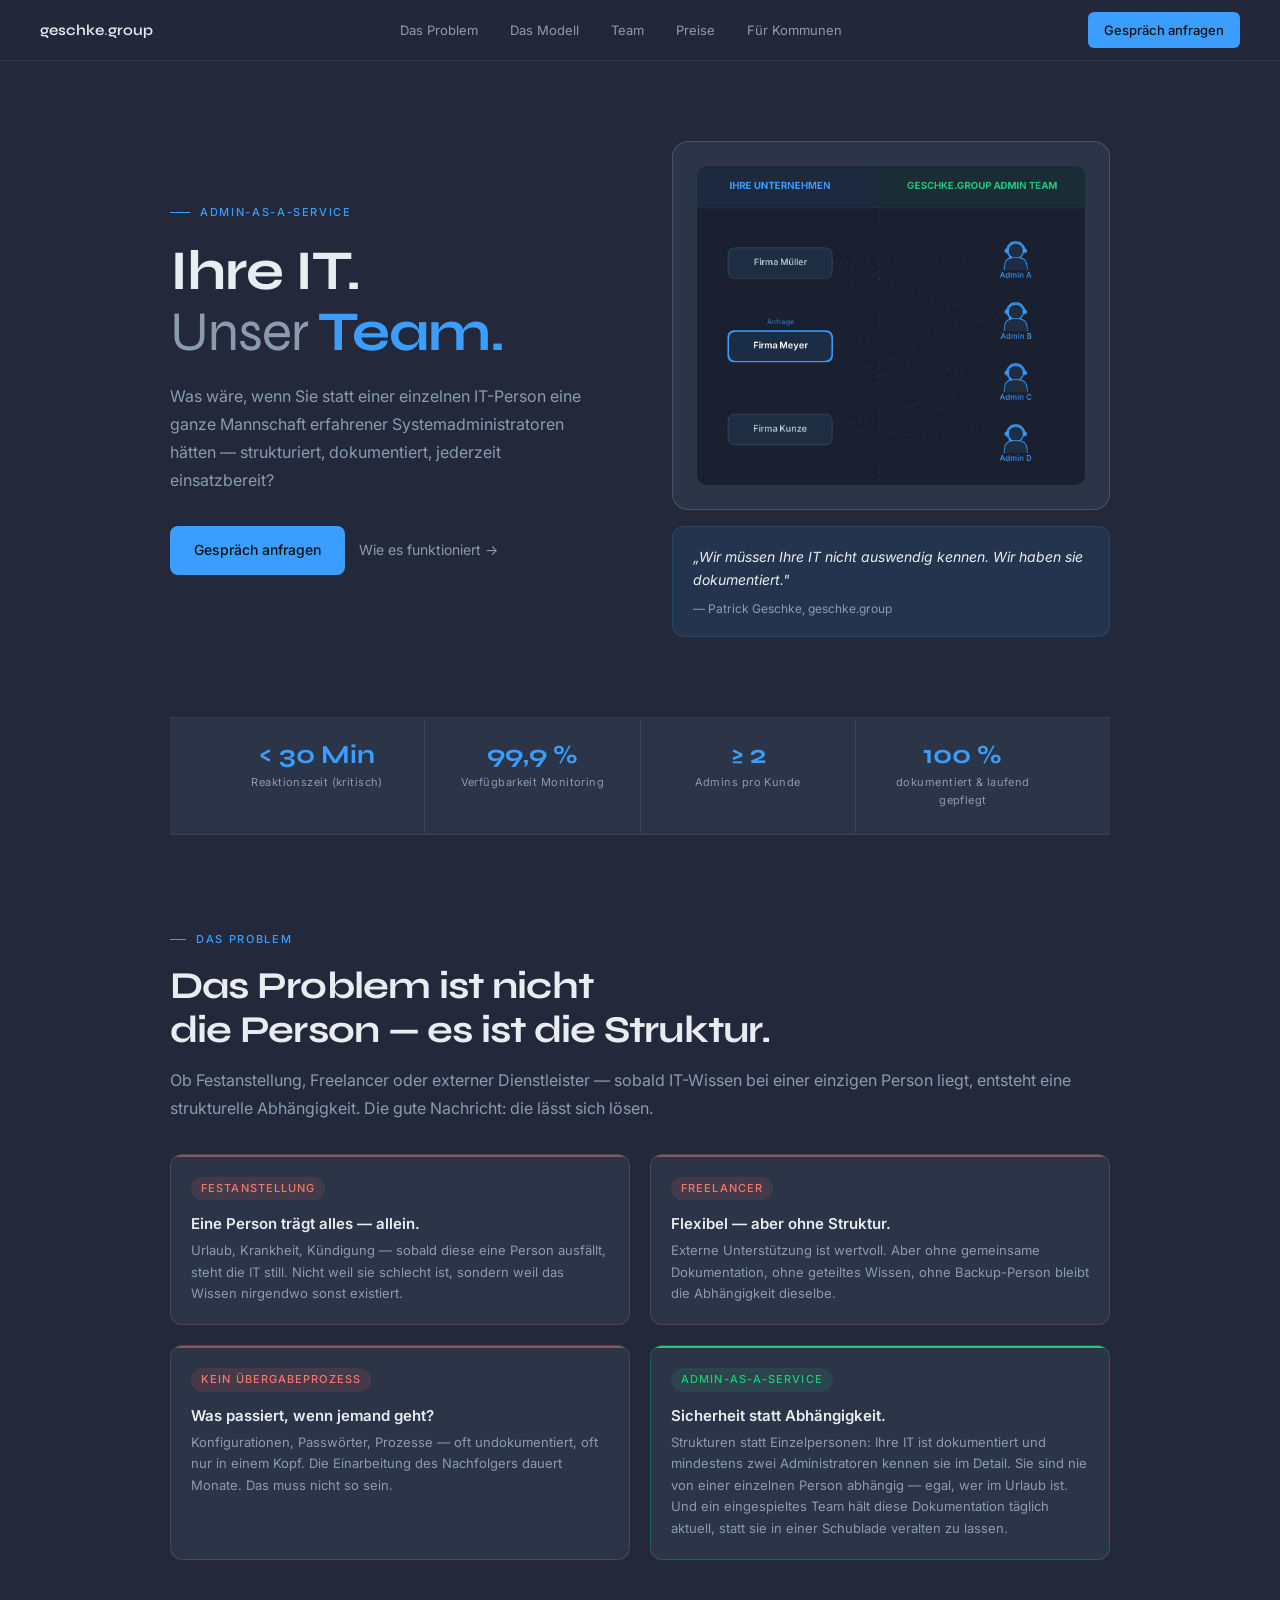
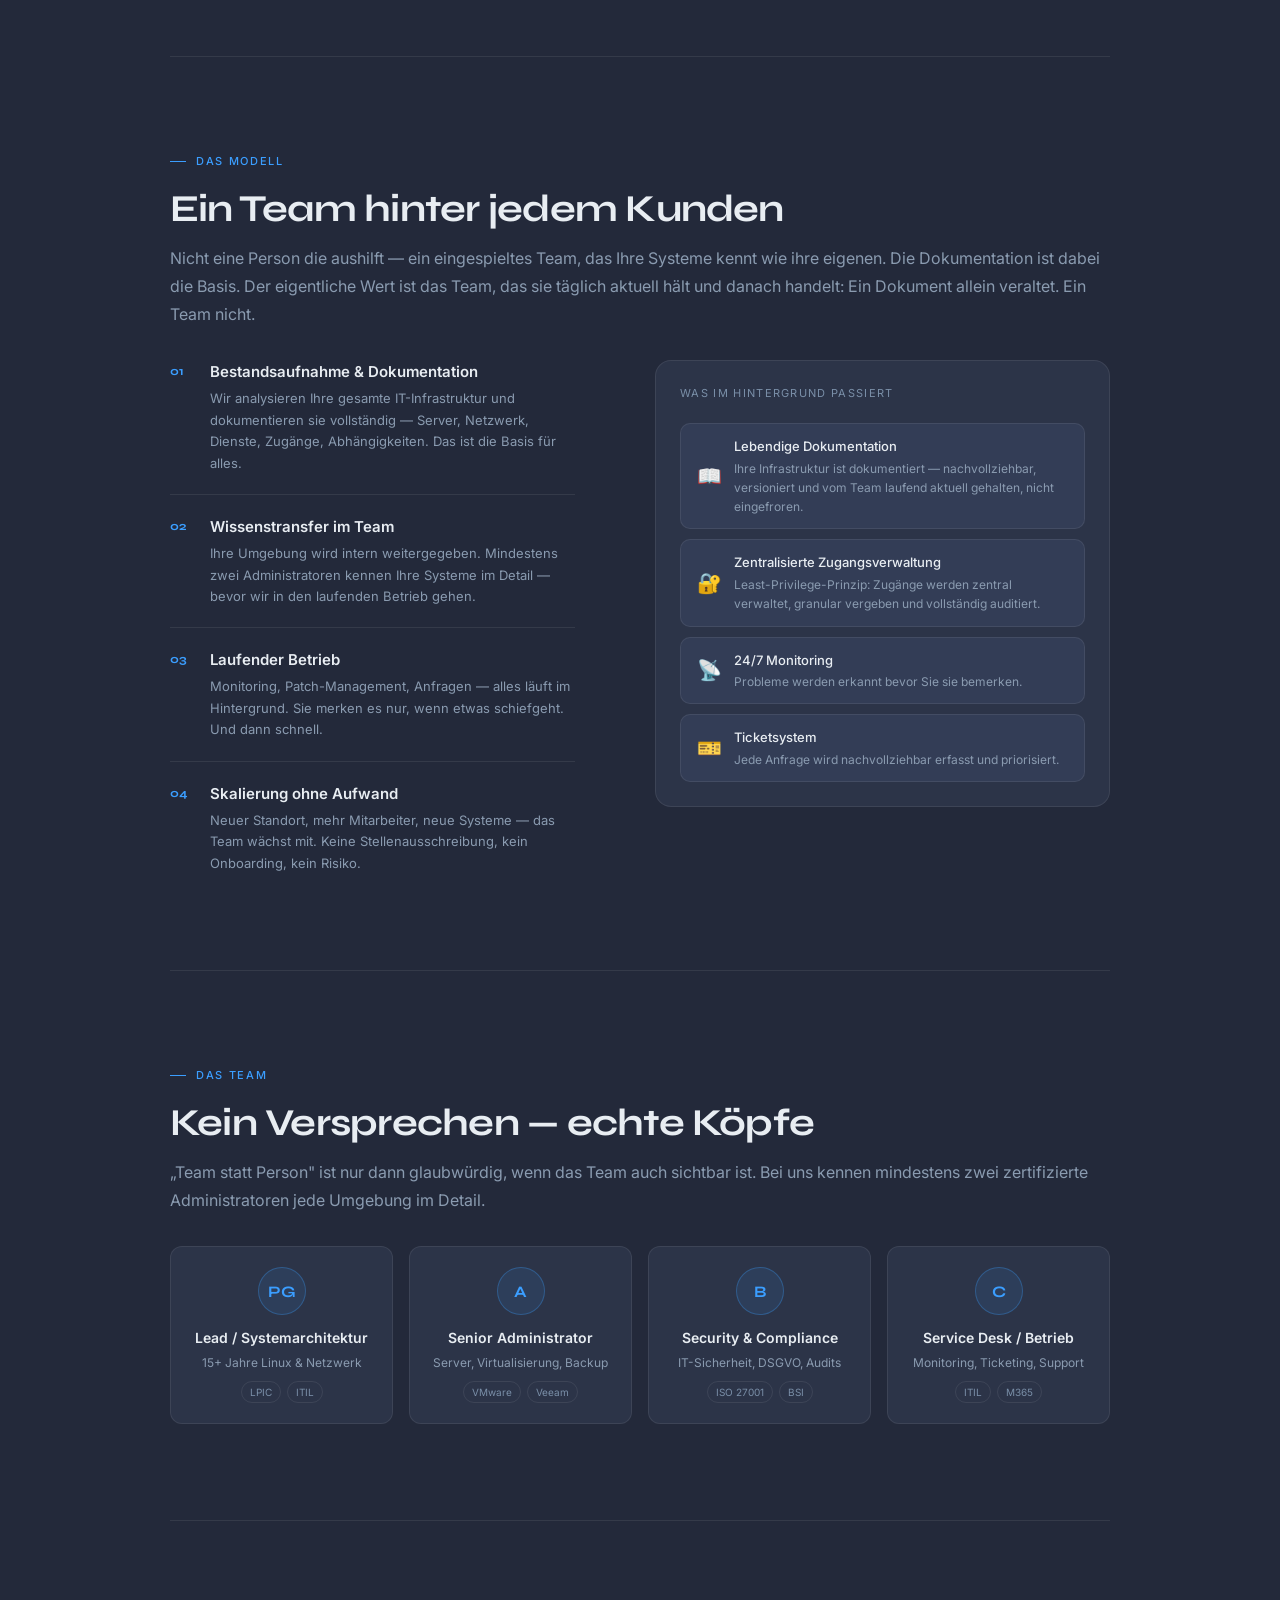
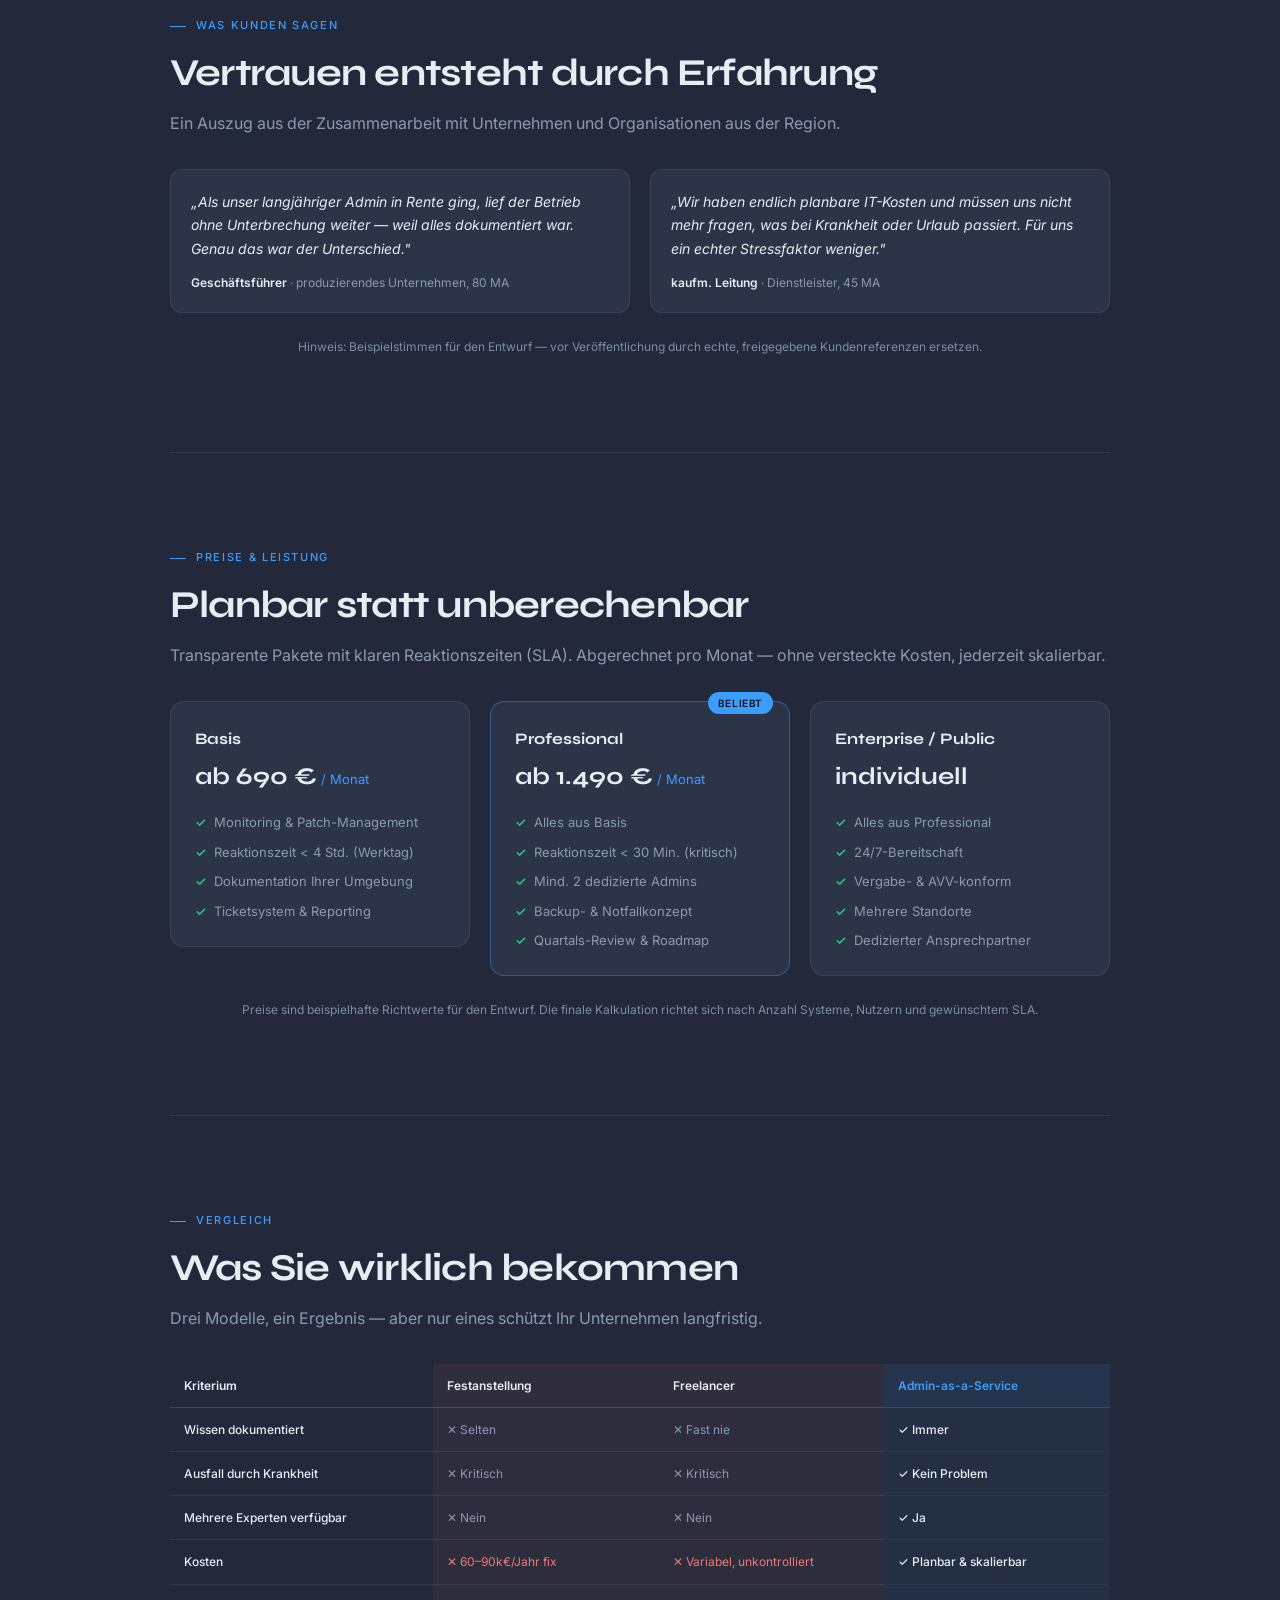
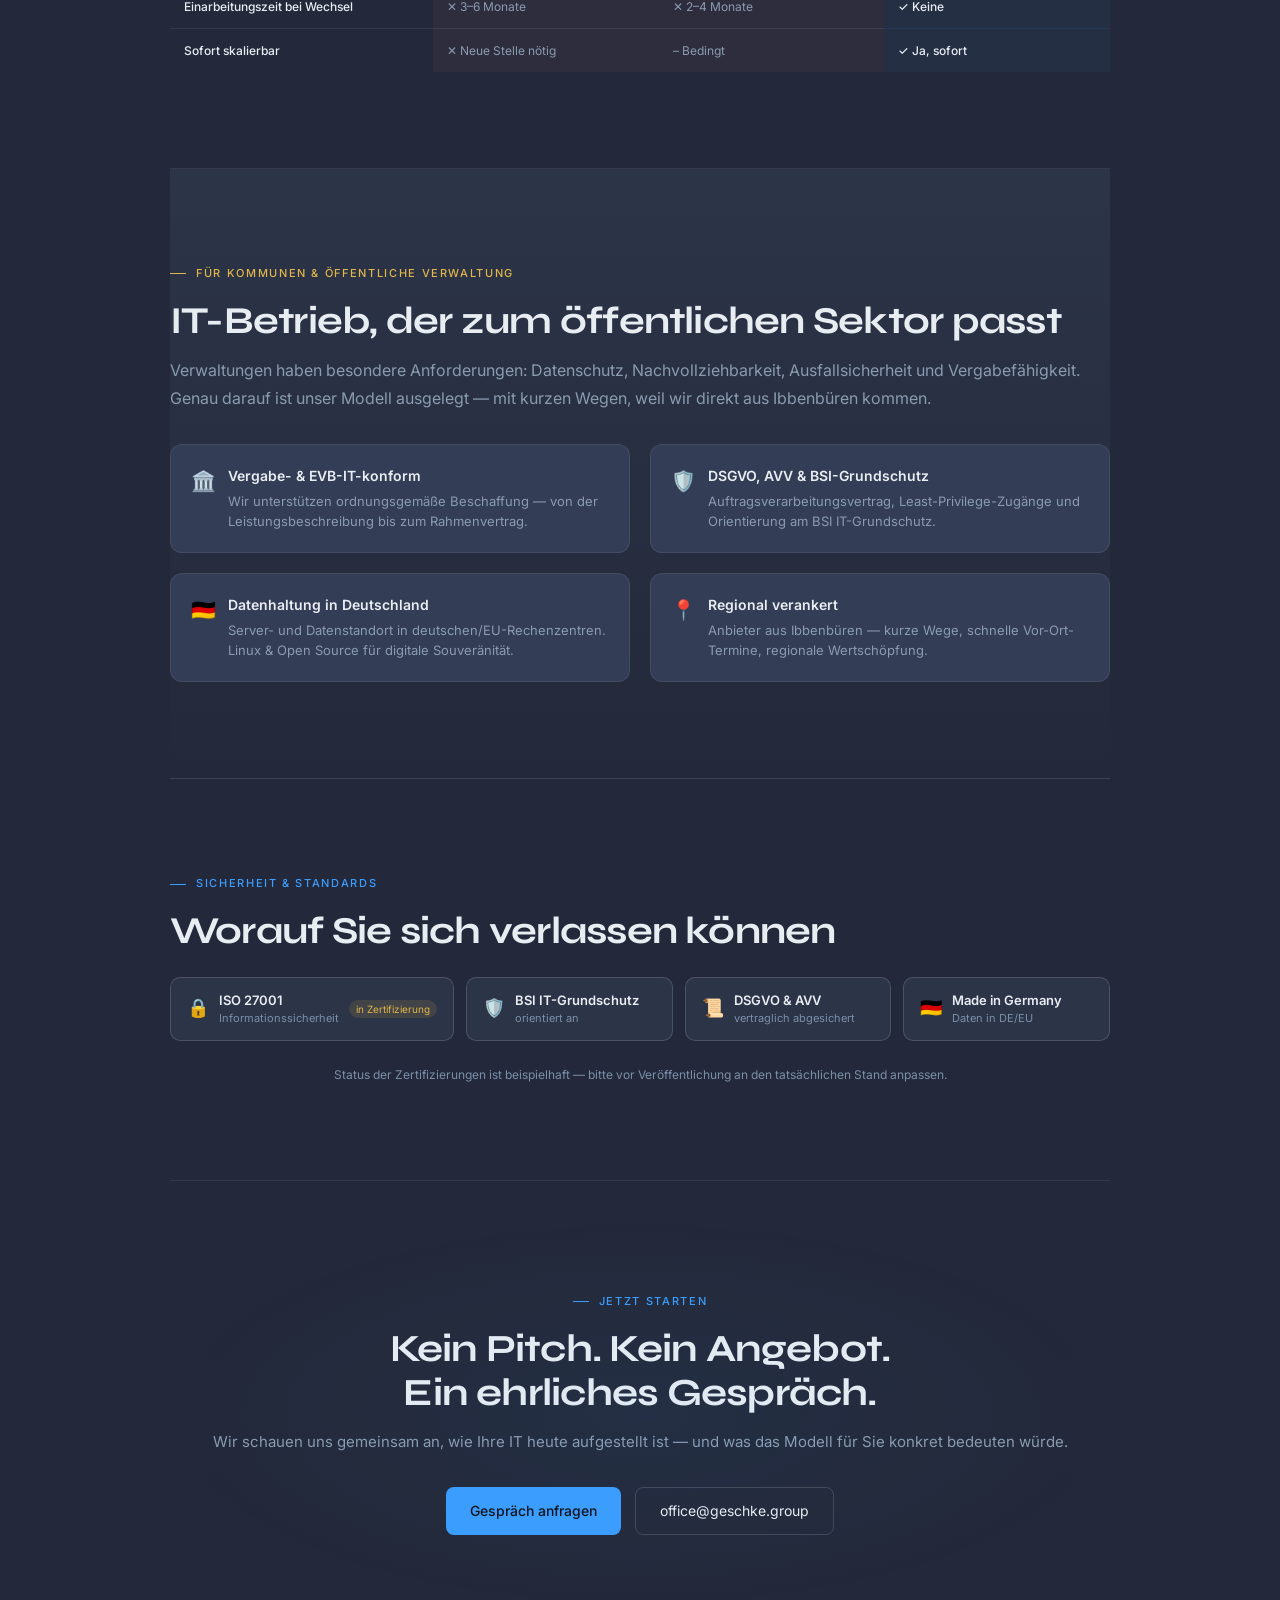
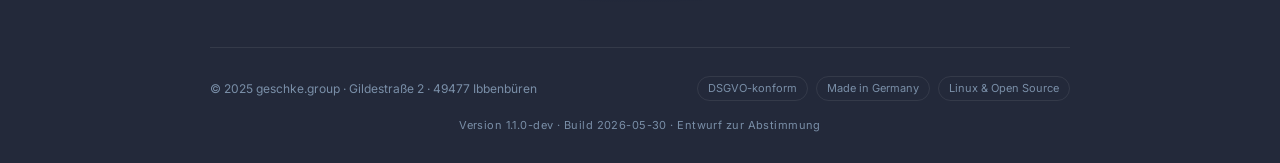
==== commit 7666afdc: "index1dev: Positionierung angepasst - Sicherheit statt Lock-in-Geschenk, Team haelt Doku lebendig" ====
--- a/index1dev.html
+++ b/index1dev.html
@@ -251,7 +251,7 @@
       <div class="stat"><div class="stat-num">&lt; 30&nbsp;Min</div><div class="stat-label">Reaktionszeit (kritisch)</div></div>
       <div class="stat"><div class="stat-num">99,9&nbsp;%</div><div class="stat-label">Verfügbarkeit Monitoring</div></div>
       <div class="stat"><div class="stat-num">≥&nbsp;2</div><div class="stat-label">Admins pro Kunde</div></div>
-      <div class="stat"><div class="stat-num">100&nbsp;%</div><div class="stat-label">dokumentiert &amp; übergabefähig</div></div>
+      <div class="stat"><div class="stat-num">100&nbsp;%</div><div class="stat-label">dokumentiert &amp; laufend gepflegt</div></div>
     </div>
   </div>
 </div>
@@ -279,8 +279,8 @@
       </div>
       <div class="problem-card good" style="border-color:rgba(34,201,122,0.25)">
         <span class="problem-tag good" style="color:#22c97a;background:rgba(34,201,122,0.1)">Admin-as-a-Service</span>
-        <div class="problem-scenario">Das Wissen gehört Ihnen. Nicht uns.</div>
-        <p class="problem-desc">Strukturen statt Einzelpersonen. Ihre IT ist dokumentiert, mehrfach bekannt und jederzeit übergabefähig — unabhängig davon, wer gerade im Urlaub ist oder das Team wechselt.</p>
+        <div class="problem-scenario">Sicherheit statt Abhängigkeit.</div>
+        <p class="problem-desc">Strukturen statt Einzelpersonen: Ihre IT ist dokumentiert und mindestens zwei Administratoren kennen sie im Detail. Sie sind nie von einer einzelnen Person abhängig — egal, wer im Urlaub ist. Und ein eingespieltes Team hält diese Dokumentation täglich aktuell, statt sie in einer Schublade veralten zu lassen.</p>
       </div>
     </div>
   </div>
@@ -290,7 +290,7 @@
   <div class="wrap sec-pad">
     <div class="sec-label">Das Modell</div>
     <h2>Ein Team hinter jedem Kunden</h2>
-    <p class="sec-intro">Nicht eine Person die aushilft — ein eingespieltes Team, das Ihre Systeme kennt wie ihre eigenen.</p>
+    <p class="sec-intro">Nicht eine Person die aushilft — ein eingespieltes Team, das Ihre Systeme kennt wie ihre eigenen. Die Dokumentation ist dabei die Basis. Der eigentliche Wert ist das Team, das sie täglich aktuell hält und danach handelt: Ein Dokument allein veraltet. Ein Team nicht.</p>
     <div class="how-grid">
       <div class="how-steps">
         <div class="how-step">
@@ -328,8 +328,8 @@
           <div style="background:var(--bg3);border:1px solid var(--line);border-radius:10px;padding:12px 16px;display:flex;align-items:center;gap:12px;">
             <span style="font-size:20px;">📖</span>
             <div>
-              <div style="font-size:13px;font-weight:500;margin-bottom:2px;">Strukturierte Datenhaltung</div>
-              <div style="font-size:12px;color:var(--t2);">Ihre gesamte Infrastruktur ist dokumentiert — nachvollziehbar, versioniert, jederzeit abrufbar.</div>
+              <div style="font-size:13px;font-weight:500;margin-bottom:2px;">Lebendige Dokumentation</div>
+              <div style="font-size:12px;color:var(--t2);">Ihre Infrastruktur ist dokumentiert — nachvollziehbar, versioniert und vom Team laufend aktuell gehalten, nicht eingefroren.</div>
             </div>
           </div>
           <div style="background:var(--bg3);border:1px solid var(--line);border-radius:10px;padding:12px 16px;display:flex;align-items:center;gap:12px;">
